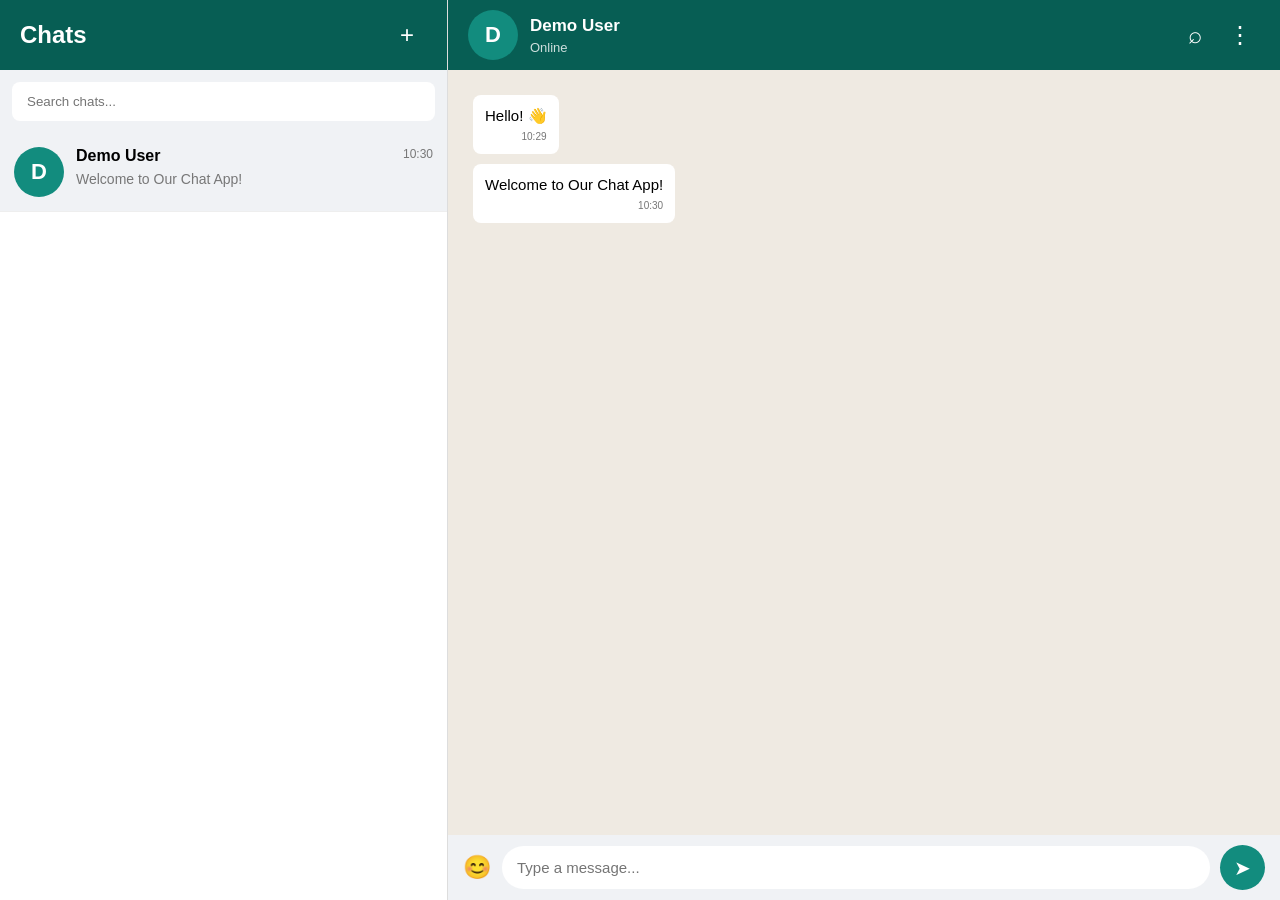
==== index.html @ 22fd59bf "Add files via upload" ====
<!DOCTYPE html>
<html lang="en">
<head>
<meta charset="UTF-8">
<meta name="viewport" content="width=device-width, initial-scale=1.0">

<meta name="theme-color" content="#075e54">
<meta name="description" content="A simple modern messaging application">

<title>Our Chat App</title>

<link rel="stylesheet" href="style.css">
<link rel="manifest" href="manifest.json">
</head>

<body>

<div class="app">

<!-- Sidebar -->
<aside class="sidebar">

<header class="sidebar-header">
<h1>Chats</h1>

<button id="newChatBtn" class="icon-btn" title="New Chat">
+
</button>
</header>

<!-- Search -->
<div class="search-box">
<input
type="text"
id="searchInput"
placeholder="Search chats..."
>
</div>

<!-- Chat List -->
<div id="chatList" class="chat-list">

<div
class="chat-item active"
data-name="Demo User"
data-username="@demo"
>
<div class="avatar">D</div>

<div class="chat-info">
<div class="chat-top">
<strong>Demo User</strong>
<span>10:30</span>
</div>

<p>Welcome to Our Chat App!</p>
</div>
</div>

</div>

</aside>


<!-- Main Chat Area -->
<main class="chat-area">

<!-- Chat Header -->
<header class="chat-header">

<div class="user-details">

<div class="avatar">D</div>

<div>
<h2 id="chatUserName">Demo User</h2>
<p id="chatUserStatus">Online</p>
</div>

</div>

<div class="chat-actions">
<button class="icon-btn" title="Search">⌕</button>
<button class="icon-btn" title="More">⋮</button>
</div>

</header>


<!-- Messages -->
<section id="messages" class="messages">

<div class="message received">
<p>Hello! 👋</p>
<span>10:29</span>
</div>

<div class="message received">
<p>Welcome to Our Chat App!</p>
<span>10:30</span>
</div>

</section>


<!-- Message Input -->
<footer class="message-input-area">

<button id="emojiBtn" class="input-btn">
😊
</button>

<input
type="text"
id="messageInput"
placeholder="Type a message..."
autocomplete="off"
>

<button id="sendBtn" class="send-btn">
➤
</button>

</footer>

</main>

</div>


<!-- New Chat Modal -->
<div id="newChatModal" class="modal hidden">

<div class="modal-content">

<button id="closeModalBtn" class="close-btn">
×
</button>

<h2>Start a New Chat</h2>

<p>Enter a username to find a user.</p>

<input
type="text"
id="usernameInput"
placeholder="@username"
>

<button id="startChatBtn" class="primary-btn">
Find User
</button>

<p id="userResult" class="user-result"></p>

</div>

</div>


<script src="script.js"></script>

</body>
</html>
---- style.css ----
* {
margin: 0;
padding: 0;
box-sizing: border-box;
}

body {
font-family: Arial, Helvetica, sans-serif;
background: #d9dbd5;
height: 100vh;
overflow: hidden;
}

button,
input {
font-family: inherit;
}

button {
cursor: pointer;
border: none;
}

.app {
width: 100%;
height: 100vh;
display: flex;
background: white;
}


/* =========================
SIDEBAR
========================= */

.sidebar {
width: 35%;
max-width: 450px;
min-width: 280px;
background: #ffffff;
border-right: 1px solid #ddd;
display: flex;
flex-direction: column;
}

.sidebar-header {
height: 70px;
background: #075e54;
color: white;
display: flex;
align-items: center;
justify-content: space-between;
padding: 0 20px;
}

.sidebar-header h1 {
font-size: 24px;
}

.icon-btn {
width: 40px;
height: 40px;
border-radius: 50%;
background: transparent;
color: inherit;
font-size: 24px;
}

.icon-btn:hover {
background: rgba(255, 255, 255, 0.15);
}


/* Search */

.search-box {
padding: 12px;
background: #f0f2f5;
}

.search-box input {
width: 100%;
padding: 12px 15px;
border: none;
outline: none;
border-radius: 8px;
background: white;
}


/* Chat List */

.chat-list {
flex: 1;
overflow-y: auto;
}

.chat-item {
display: flex;
gap: 12px;
padding: 14px;
border-bottom: 1px solid #eee;
cursor: pointer;
}

.chat-item:hover,
.chat-item.active {
background: #f0f2f5;
}

.avatar {
width: 50px;
height: 50px;
min-width: 50px;
border-radius: 50%;
background: #128c7e;
color: white;
display: flex;
align-items: center;
justify-content: center;
font-size: 22px;
font-weight: bold;
}

.chat-info {
flex: 1;
min-width: 0;
}

.chat-top {
display: flex;
justify-content: space-between;
gap: 10px;
}

.chat-top strong {
font-size: 16px;
}

.chat-top span {
font-size: 12px;
color: #777;
}

.chat-info p {
margin-top: 6px;
color: #777;
font-size: 14px;
white-space: nowrap;
overflow: hidden;
text-overflow: ellipsis;
}


/* =========================
CHAT AREA
========================= */

.chat-area {
flex: 1;
display: flex;
flex-direction: column;
background: #efeae2;
}


/* Header */

.chat-header {
height: 70px;
padding: 10px 20px;
background: #075e54;
color: white;
display: flex;
justify-content: space-between;
align-items: center;
}

.user-details {
display: flex;
align-items: center;
gap: 12px;
}

.user-details h2 {
font-size: 17px;
}

.user-details p {
font-size: 13px;
margin-top: 4px;
opacity: 0.8;
}

.chat-actions {
display: flex;
gap: 5px;
}


/* Messages */

.messages {
flex: 1;
padding: 25px;
overflow-y: auto;
display: flex;
flex-direction: column;
gap: 10px;
}

.message {
max-width: 70%;
padding: 10px 12px;
border-radius: 8px;
position: relative;
font-size: 15px;
line-height: 1.4;
}

.message span {
display: block;
text-align: right;
font-size: 10px;
color: #777;
margin-top: 4px;
}

.received {
align-self: flex-start;
background: white;
}

.sent {
align-self: flex-end;
background: #d9fdd3;
}


/* Message Input */

.message-input-area {
display: flex;
align-items: center;
gap: 10px;
padding: 10px 15px;
background: #f0f2f5;
}

.message-input-area input {
flex: 1;
border: none;
outline: none;
padding: 13px 15px;
border-radius: 25px;
font-size: 15px;
}

.input-btn {
background: transparent;
font-size: 23px;
}

.send-btn {
width: 45px;
height: 45px;
border-radius: 50%;
background: #128c7e;
color: white;
font-size: 20px;
}


/* =========================
MODAL
========================= */

.modal {
position: fixed;
inset: 0;
background: rgba(0, 0, 0, 0.5);
display: flex;
align-items: center;
justify-content: center;
padding: 20px;
}

.hidden {
display: none;
}

.modal-content {
width: 100%;
max-width: 400px;
background: white;
padding: 30px;
border-radius: 12px;
position: relative;
}

.modal-content h2 {
margin-bottom: 10px;
}

.modal-content p {
color: #666;
margin-bottom: 20px;
}

.modal-content input {
width: 100%;
padding: 13px;
border: 1px solid #ddd;
border-radius: 7px;
outline: none;
margin-bottom: 15px;
}

.close-btn {
position: absolute;
right: 15px;
top: 10px;
font-size: 28px;
background: transparent;
}

.primary-btn {
width: 100%;
padding: 13px;
background: #128c7e;
color: white;
border-radius: 7px;
font-size: 15px;
}

.user-result {
margin-top: 15px;
}


/* =========================
MOBILE
========================= */

@media (max-width: 700px) {

.sidebar {
width: 100%;
max-width: none;
}

.chat-area {
display: none;
}

.app.chat-open .sidebar {
display: none;
}

.app.chat-open .chat-area {
display: flex;
width: 100%;
}

.message {
max-width: 85%;
}

}
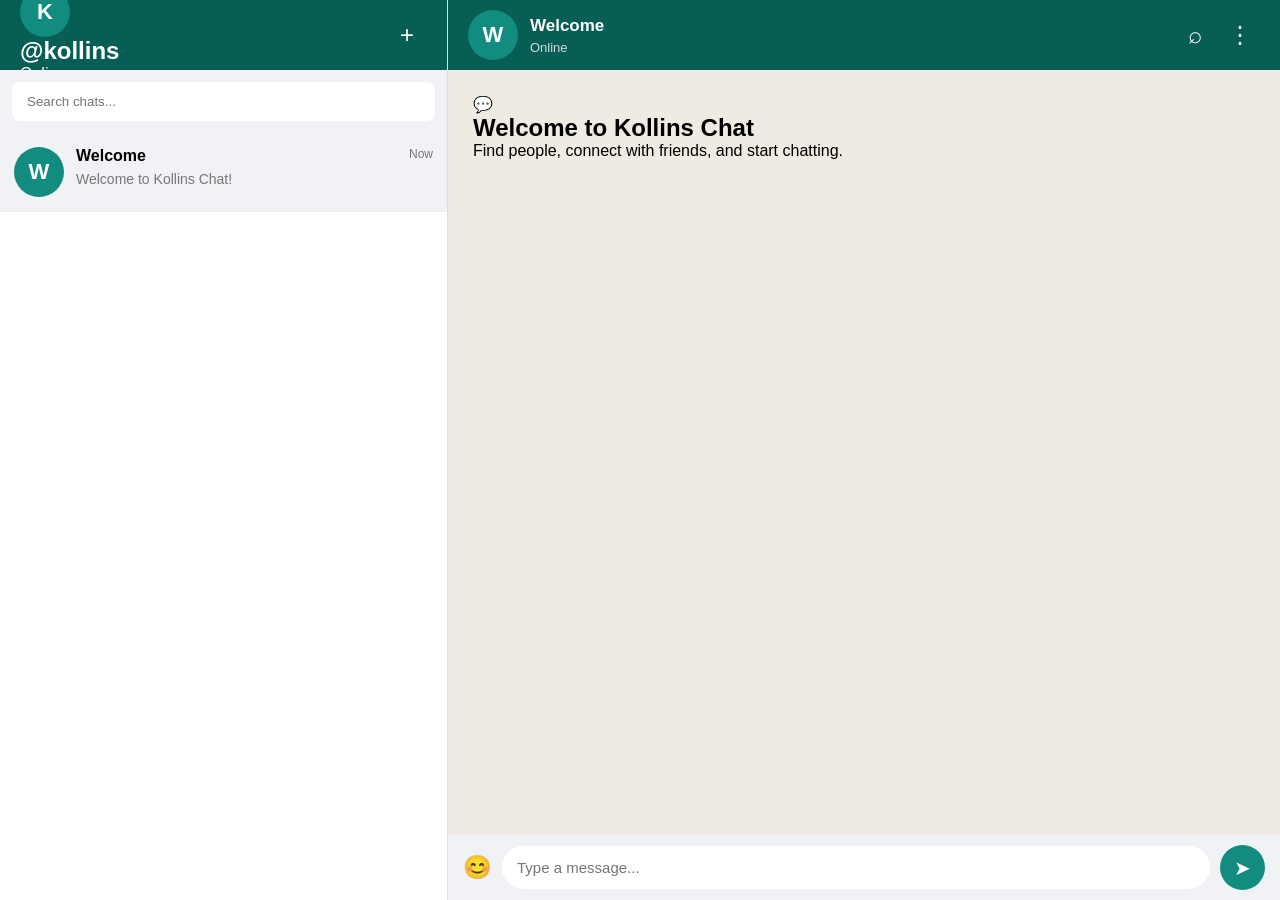
==== commit e2d897bf: "Update index.html" ====
--- a/index.html
+++ b/index.html
@@ -1,114 +1,248 @@
 <!DOCTYPE html>
 <html lang="en">
+
 <head>
 <meta charset="UTF-8">
-<meta name="viewport" content="width=device-width, initial-scale=1.0">
-
-<meta name="theme-color" content="#075e54">
-<meta name="description" content="A simple modern messaging application">
-
-<title>Our Chat App</title>
-
-<link rel="stylesheet" href="style.css">
-<link rel="manifest" href="manifest.json">
+
+<meta
+name="viewport"
+content="width=device-width, initial-scale=1.0"
+>
+
+<meta
+name="theme-color"
+content="#075e54"
+>
+
+<meta
+name="description"
+content="Kollins Chat - Connect and message people"
+>
+
+<title>Kollins Chat</title>
+
+<link
+rel="stylesheet"
+href="style.css"
+>
+
+<link
+rel="manifest"
+href="manifest.json"
+>
 </head>
 
+
 <body>
 
 <div class="app">
 
+
 <!-- Sidebar -->
+
 <aside class="sidebar">
 
+
 <header class="sidebar-header">
-<h1>Chats</h1>
-
-<button id="newChatBtn" class="icon-btn" title="New Chat">
+
+
+<div class="my-profile">
+
+<div class="avatar">
+K
+</div>
+
+
+<div>
+
+<h2 id="myUsername">
+@kollins
+</h2>
+
+<p>
+Online
+</p>
+
+</div>
+
+</div>
+
+
+<button
+id="newChatBtn"
+class="icon-btn"
+>
 +
 </button>
+
+
 </header>
 
+
 <!-- Search -->
+
 <div class="search-box">
+
 <input
 type="text"
 id="searchInput"
 placeholder="Search chats..."
 >
-</div>
+
+</div>
+
 
 <!-- Chat List -->
-<div id="chatList" class="chat-list">
+
+<div
+id="chatList"
+class="chat-list"
+>
+
 
 <div
 class="chat-item active"
-data-name="Demo User"
-data-username="@demo"
->
-<div class="avatar">D</div>
+data-name="Welcome"
+>
+
+
+<div class="avatar">
+W
+</div>
+
 
 <div class="chat-info">
+
+
 <div class="chat-top">
-<strong>Demo User</strong>
-<span>10:30</span>
-</div>
-
-<p>Welcome to Our Chat App!</p>
-</div>
-</div>
-
-</div>
+
+<strong>
+Welcome
+</strong>
+
+<span>
+Now
+</span>
+
+</div>
+
+
+<p>
+Welcome to Kollins Chat!
+</p>
+
+
+</div>
+
+
+</div>
+
+
+</div>
+
 
 </aside>
 
 
-<!-- Main Chat Area -->
+<!-- Chat Area -->
+
 <main class="chat-area">
 
-<!-- Chat Header -->
+
 <header class="chat-header">
 
+
 <div class="user-details">
 
-<div class="avatar">D</div>
+
+<div class="avatar">
+W
+</div>
+
 
 <div>
-<h2 id="chatUserName">Demo User</h2>
-<p id="chatUserStatus">Online</p>
-</div>
-
-</div>
+
+
+<h2 id="chatUserName">
+Welcome
+</h2>
+
+
+<p id="chatUserStatus">
+Online
+</p>
+
+
+</div>
+
+
+</div>
+
 
 <div class="chat-actions">
-<button class="icon-btn" title="Search">⌕</button>
-<button class="icon-btn" title="More">⋮</button>
-</div>
+
+
+<button class="icon-btn">
+⌕
+</button>
+
+
+<button class="icon-btn">
+⋮
+</button>
+
+
+</div>
+
 
 </header>
 
 
 <!-- Messages -->
-<section id="messages" class="messages">
-
-<div class="message received">
-<p>Hello! 👋</p>
-<span>10:29</span>
-</div>
-
-<div class="message received">
-<p>Welcome to Our Chat App!</p>
-<span>10:30</span>
-</div>
+
+<section
+id="messages"
+class="messages"
+>
+
+
+<div class="welcome-screen">
+
+
+<div class="welcome-icon">
+💬
+</div>
+
+
+<h1>
+Welcome to Kollins Chat
+</h1>
+
+
+<p>
+Find people, connect with friends,
+and start chatting.
+</p>
+
+
+</div>
+
 
 </section>
 
 
 <!-- Message Input -->
+
 <footer class="message-input-area">
 
-<button id="emojiBtn" class="input-btn">
+
+<button
+id="emojiBtn"
+class="input-btn"
+>
 😊
 </button>
+
 
 <input
 type="text"
@@ -117,48 +251,81 @@
 autocomplete="off"
 >
 
-<button id="sendBtn" class="send-btn">
+
+<button
+id="sendBtn"
+class="send-btn"
+>
 ➤
 </button>
 
+
 </footer>
 
+
 </main>
 
+
 </div>
 
 
 <!-- New Chat Modal -->
-<div id="newChatModal" class="modal hidden">
+
+<div
+id="newChatModal"
+class="modal hidden"
+>
+
 
 <div class="modal-content">
 
-<button id="closeModalBtn" class="close-btn">
+
+<button
+id="closeModalBtn"
+class="close-btn"
+>
 ×
 </button>
 
-<h2>Start a New Chat</h2>
-
-<p>Enter a username to find a user.</p>
+
+<h2>
+Find a User
+</h2>
+
+
+<p>
+Search using a username or phone number.
+</p>
+
 
 <input
 type="text"
 id="usernameInput"
-placeholder="@username"
->
-
-<button id="startChatBtn" class="primary-btn">
-Find User
-</button>
-
-<p id="userResult" class="user-result"></p>
-
-</div>
+placeholder="@username or phone number"
+>
+
+
+<button
+id="startChatBtn"
+class="primary-btn"
+>
+Search
+</button>
+
+
+<p id="userResult"></p>
+
+
+</div>
+
 
 </div>
 
 
 <script src="script.js"></script>
 
+
 </body>
+
 </html>
+
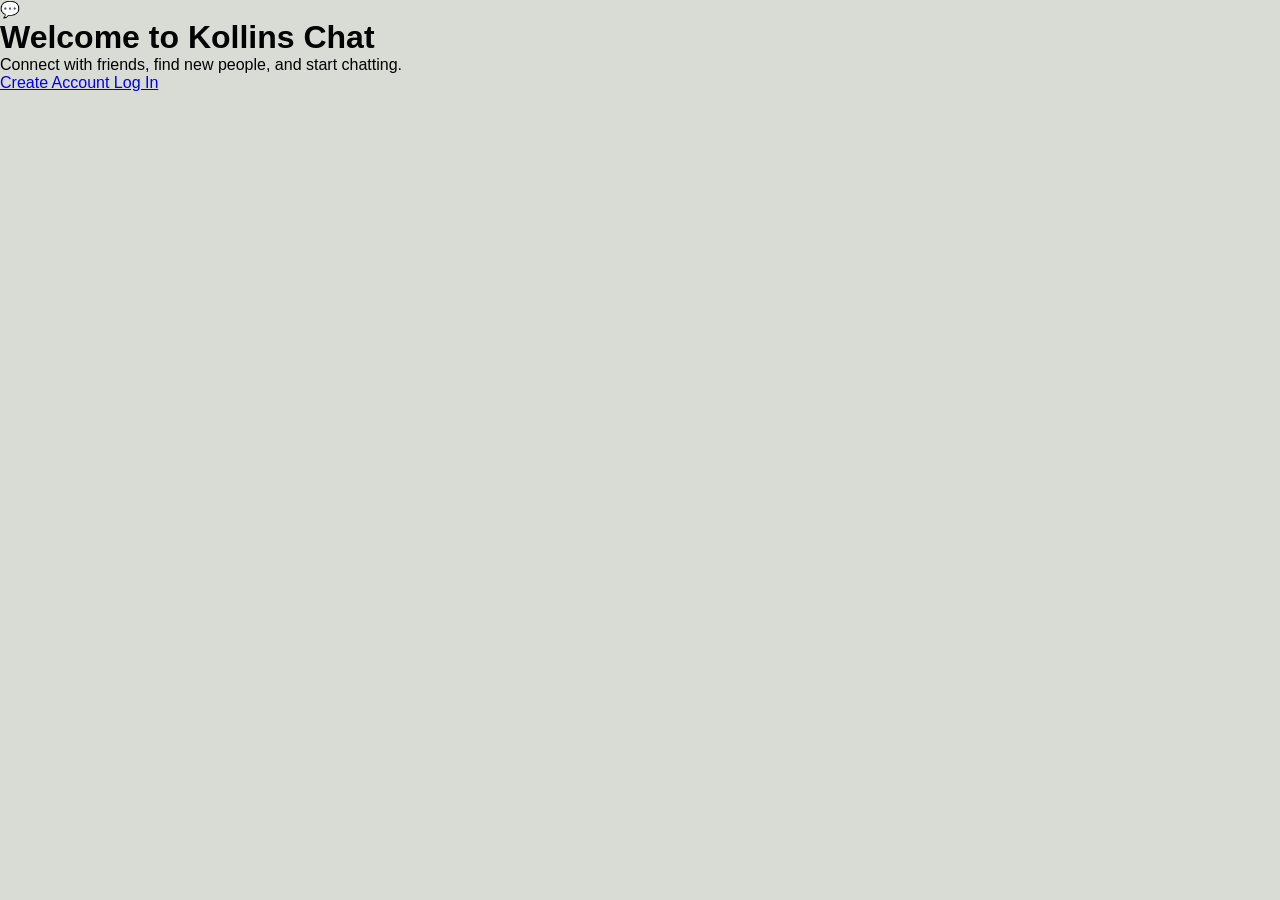
==== commit 10246e69: "Update index.html" ====
--- a/index.html
+++ b/index.html
@@ -2,6 +2,7 @@
 <html lang="en">
 
 <head>
+
 <meta charset="UTF-8">
 
 <meta
@@ -19,7 +20,9 @@
 content="Kollins Chat - Connect and message people"
 >
 
-<title>Kollins Chat</title>
+<title>
+Welcome to Kollins Chat
+</title>
 
 <link
 rel="stylesheet"
@@ -30,186 +33,17 @@
 rel="manifest"
 href="manifest.json"
 >
+
 </head>
 
 
-<body>
-
-<div class="app">
+<body class="welcome-page">
 
 
-<!-- Sidebar -->
-
-<aside class="sidebar">
+<div class="welcome-container">
 
 
-<header class="sidebar-header">
-
-
-<div class="my-profile">
-
-<div class="avatar">
-K
-</div>
-
-
-<div>
-
-<h2 id="myUsername">
-@kollins
-</h2>
-
-<p>
-Online
-</p>
-
-</div>
-
-</div>
-
-
-<button
-id="newChatBtn"
-class="icon-btn"
->
-+
-</button>
-
-
-</header>
-
-
-<!-- Search -->
-
-<div class="search-box">
-
-<input
-type="text"
-id="searchInput"
-placeholder="Search chats..."
->
-
-</div>
-
-
-<!-- Chat List -->
-
-<div
-id="chatList"
-class="chat-list"
->
-
-
-<div
-class="chat-item active"
-data-name="Welcome"
->
-
-
-<div class="avatar">
-W
-</div>
-
-
-<div class="chat-info">
-
-
-<div class="chat-top">
-
-<strong>
-Welcome
-</strong>
-
-<span>
-Now
-</span>
-
-</div>
-
-
-<p>
-Welcome to Kollins Chat!
-</p>
-
-
-</div>
-
-
-</div>
-
-
-</div>
-
-
-</aside>
-
-
-<!-- Chat Area -->
-
-<main class="chat-area">
-
-
-<header class="chat-header">
-
-
-<div class="user-details">
-
-
-<div class="avatar">
-W
-</div>
-
-
-<div>
-
-
-<h2 id="chatUserName">
-Welcome
-</h2>
-
-
-<p id="chatUserStatus">
-Online
-</p>
-
-
-</div>
-
-
-</div>
-
-
-<div class="chat-actions">
-
-
-<button class="icon-btn">
-⌕
-</button>
-
-
-<button class="icon-btn">
-⋮
-</button>
-
-
-</div>
-
-
-</header>
-
-
-<!-- Messages -->
-
-<section
-id="messages"
-class="messages"
->
-
-
-<div class="welcome-screen">
-
-
-<div class="welcome-icon">
+<div class="welcome-logo">
 💬
 </div>
 
@@ -220,100 +54,29 @@
 
 
 <p>
-Find people, connect with friends,
+Connect with friends,
+find new people,
 and start chatting.
 </p>
 
 
-</div>
+<div class="welcome-buttons">
 
 
-</section>
+<a
+href="register.html"
+class="welcome-button primary"
+>
+Create Account
+</a>
 
 
-<!-- Message Input -->
-
-<footer class="message-input-area">
-
-
-<button
-id="emojiBtn"
-class="input-btn"
+<a
+href="login.html"
+class="welcome-button secondary"
 >
-😊
-</button>
-
-
-<input
-type="text"
-id="messageInput"
-placeholder="Type a message..."
-autocomplete="off"
->
-
-
-<button
-id="sendBtn"
-class="send-btn"
->
-➤
-</button>
-
-
-</footer>
-
-
-</main>
-
-
-</div>
-
-
-<!-- New Chat Modal -->
-
-<div
-id="newChatModal"
-class="modal hidden"
->
-
-
-<div class="modal-content">
-
-
-<button
-id="closeModalBtn"
-class="close-btn"
->
-×
-</button>
-
-
-<h2>
-Find a User
-</h2>
-
-
-<p>
-Search using a username or phone number.
-</p>
-
-
-<input
-type="text"
-id="usernameInput"
-placeholder="@username or phone number"
->
-
-
-<button
-id="startChatBtn"
-class="primary-btn"
->
-Search
-</button>
-
-
-<p id="userResult"></p>
+Log In
+</a>
 
 
 </div>
@@ -324,7 +87,6 @@
 
 <script src="script.js"></script>
 
-
 </body>
 
 </html>
--- a/style.css
+++ b/style.css
@@ -1,8 +1,13 @@
+/* =========================
+GENERAL RESET
+========================= */
+
 * {
 margin: 0;
 padding: 0;
 box-sizing: border-box;
 }
+
 
 body {
 font-family: Arial, Helvetica, sans-serif;
@@ -11,15 +16,22 @@
 overflow: hidden;
 }
 
+
 button,
 input {
 font-family: inherit;
 }
 
+
 button {
 cursor: pointer;
 border: none;
 }
+
+
+/* =========================
+MAIN APP
+========================= */
 
 .app {
 width: 100%;
@@ -43,6 +55,9 @@
 flex-direction: column;
 }
 
+
+/* Sidebar Header */
+
 .sidebar-header {
 height: 70px;
 background: #075e54;
@@ -53,9 +68,45 @@
 padding: 0 20px;
 }
 
-.sidebar-header h1 {
-font-size: 24px;
-}
+
+/* Profile */
+
+.my-profile {
+display: flex;
+align-items: center;
+gap: 10px;
+}
+
+
+.my-profile h2 {
+font-size: 16px;
+}
+
+
+.my-profile p {
+font-size: 12px;
+opacity: 0.8;
+}
+
+
+/* Avatar */
+
+.avatar {
+width: 50px;
+height: 50px;
+min-width: 50px;
+border-radius: 50%;
+background: #128c7e;
+color: white;
+display: flex;
+align-items: center;
+justify-content: center;
+font-size: 22px;
+font-weight: bold;
+}
+
+
+/* Icon Button */
 
 .icon-btn {
 width: 40px;
@@ -66,17 +117,21 @@
 font-size: 24px;
 }
 
+
 .icon-btn:hover {
 background: rgba(255, 255, 255, 0.15);
 }
 
 
-/* Search */
+/* =========================
+SEARCH
+========================= */
 
 .search-box {
 padding: 12px;
 background: #f0f2f5;
 }
+
 
 .search-box input {
 width: 100%;
@@ -88,12 +143,15 @@
 }
 
 
-/* Chat List */
+/* =========================
+CHAT LIST
+========================= */
 
 .chat-list {
 flex: 1;
 overflow-y: auto;
 }
+
 
 .chat-item {
 display: flex;
@@ -103,44 +161,36 @@
 cursor: pointer;
 }
 
+
 .chat-item:hover,
 .chat-item.active {
 background: #f0f2f5;
 }
 
-.avatar {
-width: 50px;
-height: 50px;
-min-width: 50px;
-border-radius: 50%;
-background: #128c7e;
-color: white;
-display: flex;
-align-items: center;
-justify-content: center;
-font-size: 22px;
-font-weight: bold;
-}
 
 .chat-info {
 flex: 1;
 min-width: 0;
 }
 
+
 .chat-top {
 display: flex;
 justify-content: space-between;
 gap: 10px;
 }
 
+
 .chat-top strong {
 font-size: 16px;
 }
+
 
 .chat-top span {
 font-size: 12px;
 color: #777;
 }
+
 
 .chat-info p {
 margin-top: 6px;
@@ -164,7 +214,7 @@
 }
 
 
-/* Header */
+/* Chat Header */
 
 .chat-header {
 height: 70px;
@@ -176,15 +226,18 @@
 align-items: center;
 }
 
+
 .user-details {
 display: flex;
 align-items: center;
 gap: 12px;
 }
+
 
 .user-details h2 {
 font-size: 17px;
 }
+
 
 .user-details p {
 font-size: 13px;
@@ -192,13 +245,16 @@
 opacity: 0.8;
 }
 
+
 .chat-actions {
 display: flex;
 gap: 5px;
 }
 
 
-/* Messages */
+/* =========================
+MESSAGES
+========================= */
 
 .messages {
 flex: 1;
@@ -208,6 +264,7 @@
 flex-direction: column;
 gap: 10px;
 }
+
 
 .message {
 max-width: 70%;
@@ -218,6 +275,7 @@
 line-height: 1.4;
 }
 
+
 .message span {
 display: block;
 text-align: right;
@@ -226,18 +284,51 @@
 margin-top: 4px;
 }
 
+
 .received {
 align-self: flex-start;
 background: white;
 }
 
+
 .sent {
 align-self: flex-end;
 background: #d9fdd3;
 }
 
 
-/* Message Input */
+/* =========================
+WELCOME SCREEN
+========================= */
+
+.welcome-screen {
+margin: auto;
+text-align: center;
+color: #667781;
+max-width: 400px;
+}
+
+
+.welcome-icon {
+font-size: 60px;
+margin-bottom: 20px;
+}
+
+
+.welcome-screen h1 {
+color: #075e54;
+margin-bottom: 10px;
+}
+
+
+.welcome-screen p {
+line-height: 1.6;
+}
+
+
+/* =========================
+MESSAGE INPUT
+========================= */
 
 .message-input-area {
 display: flex;
@@ -246,6 +337,7 @@
 padding: 10px 15px;
 background: #f0f2f5;
 }
+
 
 .message-input-area input {
 flex: 1;
@@ -256,10 +348,12 @@
 font-size: 15px;
 }
 
+
 .input-btn {
 background: transparent;
 font-size: 23px;
 }
+
 
 .send-btn {
 width: 45px;
@@ -285,9 +379,11 @@
 padding: 20px;
 }
 
+
 .hidden {
 display: none;
 }
+
 
 .modal-content {
 width: 100%;
@@ -298,14 +394,17 @@
 position: relative;
 }
 
+
 .modal-content h2 {
 margin-bottom: 10px;
 }
+
 
 .modal-content p {
 color: #666;
 margin-bottom: 20px;
 }
+
 
 .modal-content input {
 width: 100%;
@@ -315,6 +414,7 @@
 outline: none;
 margin-bottom: 15px;
 }
+
 
 .close-btn {
 position: absolute;
@@ -324,6 +424,7 @@
 background: transparent;
 }
 
+
 .primary-btn {
 width: 100%;
 padding: 13px;
@@ -333,8 +434,133 @@
 font-size: 15px;
 }
 
-.user-result {
+
+/* =========================
+AUTHENTICATION PAGES
+========================= */
+
+.auth-page {
+min-height: 100vh;
+background: #075e54;
+display: flex;
+align-items: center;
+justify-content: center;
+padding: 20px;
+overflow: auto;
+}
+
+
+.auth-container {
+width: 100%;
+max-width: 430px;
+background: white;
+padding: 35px;
+border-radius: 15px;
+box-shadow: 0 10px 40px rgba(0, 0, 0, 0.2);
+}
+
+
+.auth-logo {
+width: 70px;
+height: 70px;
+margin: 0 auto 20px;
+border-radius: 50%;
+background: #128c7e;
+color: white;
+display: flex;
+align-items: center;
+justify-content: center;
+font-size: 32px;
+}
+
+
+.auth-container h1 {
+text-align: center;
+color: #075e54;
+margin-bottom: 8px;
+}
+
+
+.auth-subtitle {
+text-align: center;
+color: #777;
+margin-bottom: 30px;
+line-height: 1.5;
+}
+
+
+.auth-container form {
+display: flex;
+flex-direction: column;
+}
+
+
+.auth-container label {
+font-size: 14px;
+font-weight: bold;
+margin-bottom: 6px;
+color: #333;
+}
+
+
+.auth-container input {
+width: 100%;
+padding: 13px;
+border: 1px solid #ddd;
+border-radius: 7px;
+outline: none;
+font-size: 15px;
+margin-bottom: 18px;
+}
+
+
+.auth-container input:focus {
+border-color: #128c7e;
+}
+
+
+.auth-button {
+width: 100%;
+padding: 14px;
+background: #128c7e;
+color: white;
+border-radius: 7px;
+font-size: 16px;
+font-weight: bold;
+margin-top: 5px;
+}
+
+
+.auth-button:hover {
+background: #075e54;
+}
+
+
+.auth-message {
+text-align: center;
 margin-top: 15px;
+font-size: 14px;
+}
+
+
+.auth-divider {
+text-align: center;
+color: #999;
+margin: 25px 0;
+font-size: 13px;
+}
+
+
+.auth-switch {
+text-align: center;
+color: #666;
+}
+
+
+.auth-switch a {
+color: #075e54;
+font-weight: bold;
+text-decoration: none;
 }
 
 
@@ -344,26 +570,49 @@
 
 @media (max-width: 700px) {
 
+
 .sidebar {
 width: 100%;
 max-width: none;
 }
+
 
 .chat-area {
 display: none;
 }
 
+
 .app.chat-open .sidebar {
 display: none;
 }
 
+
 .app.chat-open .chat-area {
 display: flex;
 width: 100%;
 }
+
 
 .message {
 max-width: 85%;
 }
 
-}
+
+}
+
+
+@media (max-width: 500px) {
+
+
+.auth-page {
+align-items: flex-start;
+padding-top: 30px;
+}
+
+
+.auth-container {
+padding: 25px 20px;
+}
+
+
+}
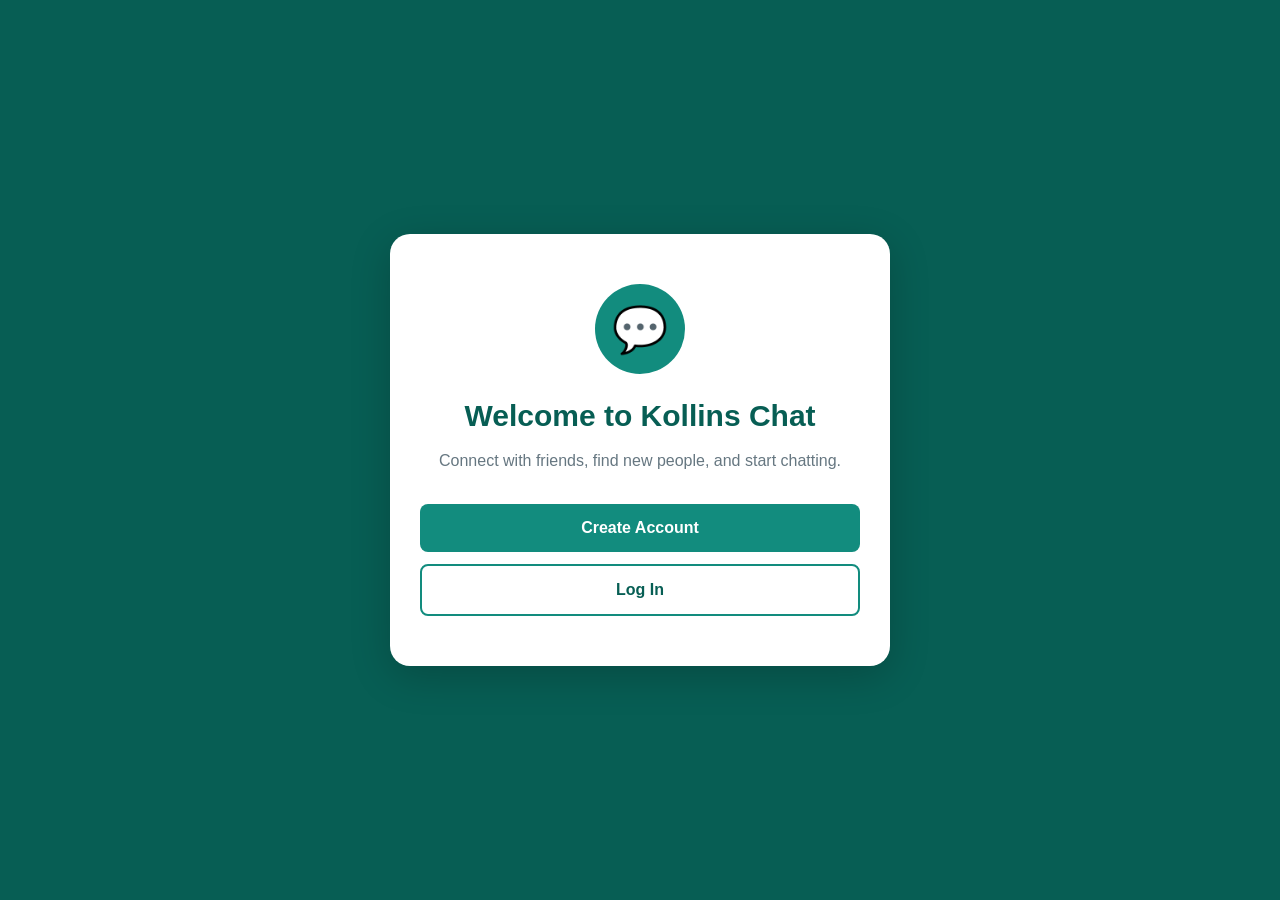
==== commit 4731e0f0: "Update index.html" ====
--- a/index.html
+++ b/index.html
@@ -85,9 +85,12 @@
 </div>
 
 
-<script src="script.js"></script>
+<script
+src="script.js"
+>
+</script>
+
 
 </body>
 
 </html>
-
--- a/style.css
+++ b/style.css
@@ -616,3 +616,112 @@
 
 
 }
+/* =========================
+WELCOME PAGE
+========================= */
+
+.welcome-page {
+min-height: 100vh;
+background: #075e54;
+display: flex;
+align-items: center;
+justify-content: center;
+padding: 20px;
+}
+
+
+.welcome-container {
+width: 100%;
+max-width: 500px;
+background: white;
+padding: 50px 30px;
+border-radius: 20px;
+text-align: center;
+box-shadow: 0 10px 40px rgba(0, 0, 0, 0.2);
+}
+
+
+.welcome-logo {
+width: 90px;
+height: 90px;
+margin: 0 auto 25px;
+border-radius: 50%;
+background: #128c7e;
+color: white;
+display: flex;
+align-items: center;
+justify-content: center;
+font-size: 45px;
+}
+
+
+.welcome-container h1 {
+color: #075e54;
+font-size: 30px;
+margin-bottom: 15px;
+}
+
+
+.welcome-container p {
+color: #667781;
+font-size: 16px;
+line-height: 1.6;
+margin-bottom: 30px;
+}
+
+
+.welcome-buttons {
+display: flex;
+flex-direction: column;
+gap: 12px;
+}
+
+
+.welcome-button {
+display: block;
+width: 100%;
+padding: 15px;
+border-radius: 8px;
+text-decoration: none;
+font-size: 16px;
+font-weight: bold;
+text-align: center;
+}
+
+
+.welcome-button.primary {
+background: #128c7e;
+color: white;
+}
+
+
+.welcome-button.primary:hover {
+background: #075e54;
+}
+
+
+.welcome-button.secondary {
+background: white;
+color: #075e54;
+border: 2px solid #128c7e;
+}
+
+
+.welcome-button.secondary:hover {
+background: #e8f5f3;
+}
+
+
+@media (max-width: 500px) {
+
+.welcome-container {
+padding: 40px 20px;
+}
+
+
+.welcome-container h1 {
+font-size: 25px;
+}
+
+}
+
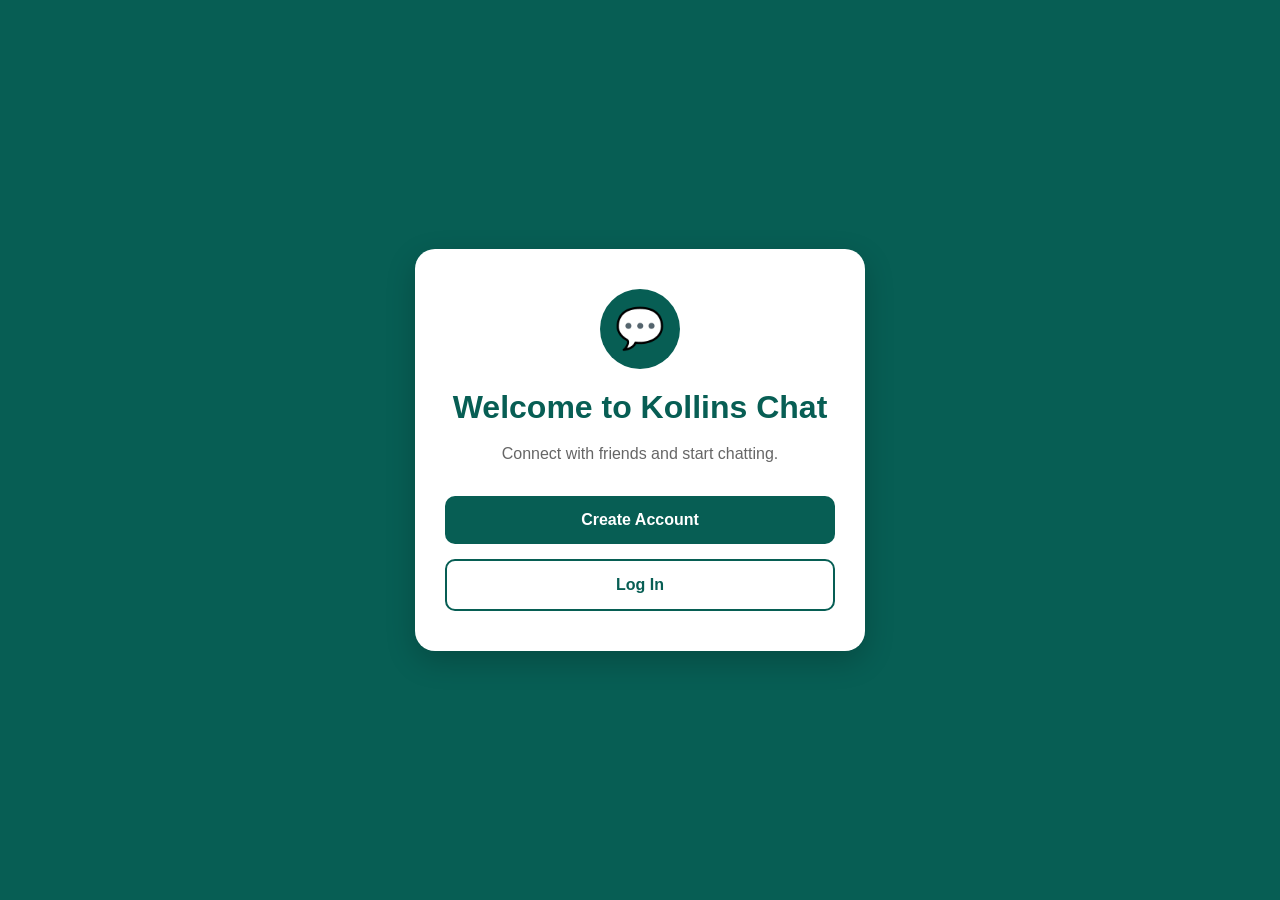
==== commit 8950ba24: "Update index.html" ====
--- a/index.html
+++ b/index.html
@@ -15,23 +15,13 @@
 content="#075e54"
 >
 
-<meta
-name="description"
-content="Kollins Chat - Connect and message people"
->
-
 <title>
-Welcome to Kollins Chat
+Kollins Chat
 </title>
 
 <link
 rel="stylesheet"
 href="style.css"
->
-
-<link
-rel="manifest"
-href="manifest.json"
 >
 
 </head>
@@ -54,9 +44,7 @@
 
 
 <p>
-Connect with friends,
-find new people,
-and start chatting.
+Connect with friends and start chatting.
 </p>
 
 
@@ -85,12 +73,6 @@
 </div>
 
 
-<script
-src="script.js"
->
-</script>
-
-
 </body>
 
 </html>
--- a/style.css
+++ b/style.css
@@ -1,727 +1,733 @@
-/* =========================
-GENERAL RESET
-========================= */
+/* ==========================================
+   GENERAL RESET
+========================================== */
 
 * {
-margin: 0;
-padding: 0;
-box-sizing: border-box;
+    margin: 0;
+    padding: 0;
+    box-sizing: border-box;
 }
 
 
 body {
-font-family: Arial, Helvetica, sans-serif;
-background: #d9dbd5;
-height: 100vh;
-overflow: hidden;
-}
-
-
-button,
-input {
-font-family: inherit;
-}
-
-
-button {
-cursor: pointer;
-border: none;
-}
-
-
-/* =========================
-MAIN APP
-========================= */
-
-.app {
-width: 100%;
-height: 100vh;
-display: flex;
-background: white;
-}
-
-
-/* =========================
-SIDEBAR
-========================= */
-
-.sidebar {
-width: 35%;
-max-width: 450px;
-min-width: 280px;
-background: #ffffff;
-border-right: 1px solid #ddd;
-display: flex;
-flex-direction: column;
-}
-
-
-/* Sidebar Header */
-
-.sidebar-header {
-height: 70px;
-background: #075e54;
-color: white;
-display: flex;
-align-items: center;
-justify-content: space-between;
-padding: 0 20px;
-}
-
-
-/* Profile */
-
-.my-profile {
-display: flex;
-align-items: center;
-gap: 10px;
-}
-
-
-.my-profile h2 {
-font-size: 16px;
-}
-
-
-.my-profile p {
-font-size: 12px;
-opacity: 0.8;
-}
-
-
-/* Avatar */
-
-.avatar {
-width: 50px;
-height: 50px;
-min-width: 50px;
-border-radius: 50%;
-background: #128c7e;
-color: white;
-display: flex;
-align-items: center;
-justify-content: center;
-font-size: 22px;
-font-weight: bold;
-}
-
-
-/* Icon Button */
-
-.icon-btn {
-width: 40px;
-height: 40px;
-border-radius: 50%;
-background: transparent;
-color: inherit;
-font-size: 24px;
-}
-
-
-.icon-btn:hover {
-background: rgba(255, 255, 255, 0.15);
-}
-
-
-/* =========================
-SEARCH
-========================= */
-
-.search-box {
-padding: 12px;
-background: #f0f2f5;
-}
-
-
-.search-box input {
-width: 100%;
-padding: 12px 15px;
-border: none;
-outline: none;
-border-radius: 8px;
-background: white;
-}
-
-
-/* =========================
-CHAT LIST
-========================= */
-
-.chat-list {
-flex: 1;
-overflow-y: auto;
-}
-
-
-.chat-item {
-display: flex;
-gap: 12px;
-padding: 14px;
-border-bottom: 1px solid #eee;
-cursor: pointer;
-}
-
-
-.chat-item:hover,
-.chat-item.active {
-background: #f0f2f5;
-}
-
-
-.chat-info {
-flex: 1;
-min-width: 0;
-}
-
-
-.chat-top {
-display: flex;
-justify-content: space-between;
-gap: 10px;
-}
-
-
-.chat-top strong {
-font-size: 16px;
-}
-
-
-.chat-top span {
-font-size: 12px;
-color: #777;
-}
-
-
-.chat-info p {
-margin-top: 6px;
-color: #777;
-font-size: 14px;
-white-space: nowrap;
-overflow: hidden;
-text-overflow: ellipsis;
-}
-
-
-/* =========================
-CHAT AREA
-========================= */
-
-.chat-area {
-flex: 1;
-display: flex;
-flex-direction: column;
-background: #efeae2;
-}
-
-
-/* Chat Header */
+    font-family: Arial, sans-serif;
+    background: #f0f2f5;
+    color: #111;
+}
+
+
+/* ==========================================
+   WELCOME PAGE
+========================================== */
+
+.welcome-page {
+    min-height: 100vh;
+    display: flex;
+    justify-content: center;
+    align-items: center;
+    background: #075e54;
+    padding: 20px;
+}
+
+
+.welcome-container {
+    width: 100%;
+    max-width: 450px;
+    background: white;
+    padding: 40px 30px;
+    border-radius: 20px;
+    text-align: center;
+    box-shadow: 0 10px 30px rgba(0, 0, 0, 0.2);
+}
+
+
+.welcome-logo {
+    width: 80px;
+    height: 80px;
+    margin: 0 auto 20px;
+    display: flex;
+    justify-content: center;
+    align-items: center;
+    background: #075e54;
+    color: white;
+    border-radius: 50%;
+    font-size: 40px;
+}
+
+
+.welcome-container h1 {
+    color: #075e54;
+    margin-bottom: 15px;
+}
+
+
+.welcome-container p {
+    color: #666;
+    line-height: 1.6;
+    margin-bottom: 30px;
+}
+
+
+.welcome-buttons {
+    display: flex;
+    flex-direction: column;
+    gap: 15px;
+}
+
+
+.welcome-button {
+    display: block;
+    width: 100%;
+    padding: 15px;
+    border-radius: 10px;
+    text-decoration: none;
+    font-size: 16px;
+    font-weight: bold;
+    transition: 0.3s;
+}
+
+
+.welcome-button.primary {
+    background: #075e54;
+    color: white;
+}
+
+
+.welcome-button.primary:hover {
+    background: #064e46;
+}
+
+
+.welcome-button.secondary {
+    background: white;
+    color: #075e54;
+    border: 2px solid #075e54;
+}
+
+
+.welcome-button.secondary:hover {
+    background: #e9f5f3;
+}
+
+
+/* ==========================================
+   AUTH PAGES
+========================================== */
+
+.auth-page {
+    min-height: 100vh;
+    display: flex;
+    justify-content: center;
+    align-items: center;
+    background: #f0f2f5;
+    padding: 20px;
+}
+
+
+.auth-container {
+    width: 100%;
+    max-width: 450px;
+    background: white;
+    padding: 35px 30px;
+    border-radius: 20px;
+    box-shadow: 0 10px 30px rgba(0, 0, 0, 0.15);
+}
+
+
+.auth-logo {
+    width: 70px;
+    height: 70px;
+    margin: 0 auto 20px;
+    display: flex;
+    justify-content: center;
+    align-items: center;
+    background: #075e54;
+    color: white;
+    border-radius: 50%;
+    font-size: 35px;
+}
+
+
+.auth-container h1 {
+    text-align: center;
+    color: #075e54;
+    margin-bottom: 10px;
+}
+
+
+.auth-subtitle {
+    text-align: center;
+    color: #666;
+    margin-bottom: 25px;
+    line-height: 1.5;
+}
+
+
+/* ==========================================
+   FORM
+========================================== */
+
+.auth-container form {
+    display: flex;
+    flex-direction: column;
+}
+
+
+.auth-container label {
+    margin-bottom: 7px;
+    color: #333;
+    font-weight: bold;
+}
+
+
+.auth-container input {
+    width: 100%;
+    padding: 14px;
+    margin-bottom: 18px;
+    border: 1px solid #ccc;
+    border-radius: 8px;
+    font-size: 16px;
+    outline: none;
+}
+
+
+.auth-container input:focus {
+    border-color: #075e54;
+    box-shadow: 0 0 0 2px rgba(7, 94, 84, 0.1);
+}
+
+
+/* ==========================================
+   AUTH BUTTON
+========================================== */
+
+.auth-button {
+    width: 100%;
+    padding: 15px;
+    margin-top: 5px;
+    border: none;
+    border-radius: 8px;
+    background: #075e54;
+    color: white;
+    font-size: 16px;
+    font-weight: bold;
+    cursor: pointer;
+    transition: 0.3s;
+}
+
+
+.auth-button:hover {
+    background: #064e46;
+}
+
+
+.auth-button:active {
+    transform: scale(0.98);
+}
+
+
+/* ==========================================
+   AUTH MESSAGE
+========================================== */
+
+.auth-message {
+    min-height: 20px;
+    margin-top: 15px;
+    text-align: center;
+    color: #075e54;
+    font-size: 14px;
+}
+
+
+/* ==========================================
+   DIVIDER
+========================================== */
+
+.auth-divider {
+    display: flex;
+    align-items: center;
+    gap: 10px;
+    margin: 25px 0;
+    color: #999;
+    font-size: 14px;
+}
+
+
+.auth-divider::before,
+.auth-divider::after {
+    content: "";
+    flex: 1;
+    height: 1px;
+    background: #ddd;
+}
+
+
+/* ==========================================
+   AUTH SWITCH
+========================================== */
+
+.auth-switch {
+    text-align: center;
+    color: #666;
+}
+
+
+.auth-switch a {
+    color: #075e54;
+    font-weight: bold;
+    text-decoration: none;
+}
+
+
+.auth-switch a:hover {
+    text-decoration: underline;
+}
+
+
+/* ==========================================
+   CHAT PAGE
+========================================== */
+
+.chat-page {
+    min-height: 100vh;
+    background: #e5ddd5;
+}
+
+
+.chat-app {
+    width: 100%;
+    height: 100vh;
+    display: flex;
+    overflow: hidden;
+}
+
+
+/* ==========================================
+   CHAT SIDEBAR
+========================================== */
+
+.chat-sidebar {
+    width: 360px;
+    min-width: 300px;
+    background: white;
+    border-right: 1px solid #ddd;
+    display: flex;
+    flex-direction: column;
+}
+
 
 .chat-header {
-height: 70px;
-padding: 10px 20px;
-background: #075e54;
-color: white;
-display: flex;
-justify-content: space-between;
-align-items: center;
-}
-
-
-.user-details {
-display: flex;
-align-items: center;
-gap: 12px;
-}
-
-
-.user-details h2 {
-font-size: 17px;
-}
-
-
-.user-details p {
-font-size: 13px;
-margin-top: 4px;
-opacity: 0.8;
-}
-
-
-.chat-actions {
-display: flex;
-gap: 5px;
-}
-
-
-/* =========================
-MESSAGES
-========================= */
-
-.messages {
-flex: 1;
-padding: 25px;
-overflow-y: auto;
-display: flex;
-flex-direction: column;
-gap: 10px;
+    min-height: 70px;
+    padding: 15px 20px;
+    background: #075e54;
+    color: white;
+    display: flex;
+    justify-content: space-between;
+    align-items: center;
+}
+
+
+.chat-header h2 {
+    font-size: 20px;
+    margin-bottom: 4px;
+}
+
+
+.chat-header p {
+    font-size: 13px;
+    opacity: 0.9;
+}
+
+
+.logout-button {
+    padding: 9px 14px;
+    border: 1px solid rgba(255, 255, 255, 0.6);
+    border-radius: 7px;
+    background: transparent;
+    color: white;
+    cursor: pointer;
+    font-weight: bold;
+}
+
+
+.logout-button:hover {
+    background: rgba(255, 255, 255, 0.15);
+}
+
+
+/* ==========================================
+   USER SEARCH
+========================================== */
+
+.user-search {
+    padding: 15px;
+    display: flex;
+    gap: 8px;
+    border-bottom: 1px solid #eee;
+}
+
+
+.user-search input {
+    flex: 1;
+    min-width: 0;
+    padding: 12px;
+    border: 1px solid #ccc;
+    border-radius: 8px;
+    outline: none;
+    font-size: 14px;
+}
+
+
+.user-search input:focus {
+    border-color: #075e54;
+}
+
+
+.user-search button {
+    padding: 12px 14px;
+    border: none;
+    border-radius: 8px;
+    background: #075e54;
+    color: white;
+    cursor: pointer;
+    font-weight: bold;
+}
+
+
+.user-search button:hover {
+    background: #064e46;
+}
+
+
+/* ==========================================
+   SEARCH RESULTS
+========================================== */
+
+.search-results {
+    flex: 1;
+    overflow-y: auto;
+    padding: 10px;
+}
+
+
+.search-results > p {
+    padding: 20px 10px;
+    text-align: center;
+    color: #777;
+    font-size: 14px;
+}
+
+
+.user-result {
+    width: 100%;
+    padding: 14px;
+    margin-bottom: 8px;
+    border: none;
+    border-radius: 8px;
+    background: #f5f5f5;
+    text-align: left;
+    cursor: pointer;
+    display: flex;
+    flex-direction: column;
+    gap: 5px;
+}
+
+
+.user-result:hover {
+    background: #e9f5f3;
+}
+
+
+.user-result strong {
+    color: #222;
+    font-size: 15px;
+}
+
+
+.user-result span {
+    color: #777;
+    font-size: 13px;
+}
+
+
+/* ==========================================
+   MAIN CHAT AREA
+========================================== */
+
+.chat-main {
+    flex: 1;
+    min-width: 0;
+    display: flex;
+    flex-direction: column;
+}
+
+
+.empty-chat {
+    height: 100%;
+    display: flex;
+    flex-direction: column;
+    justify-content: center;
+    align-items: center;
+    text-align: center;
+    padding: 30px;
+}
+
+
+.chat-logo {
+    width: 80px;
+    height: 80px;
+    display: flex;
+    justify-content: center;
+    align-items: center;
+    margin-bottom: 20px;
+    background: #075e54;
+    border-radius: 50%;
+    font-size: 40px;
+}
+
+
+.empty-chat h2 {
+    color: #075e54;
+    margin-bottom: 10px;
+}
+
+
+.empty-chat p {
+    color: #666;
+}
+
+
+/* ==========================================
+   ACTIVE CHAT
+========================================== */
+
+.active-chat {
+    height: 100%;
+    display: flex;
+    flex-direction: column;
+}
+
+
+.conversation-header {
+    min-height: 70px;
+    padding: 15px 20px;
+    background: #075e54;
+    color: white;
+    display: flex;
+    align-items: center;
+}
+
+
+.conversation-header h3 {
+    font-size: 18px;
+    margin-bottom: 4px;
+}
+
+
+.conversation-header p {
+    font-size: 13px;
+    opacity: 0.9;
+}
+
+
+/* ==========================================
+   MESSAGES
+========================================== */
+
+.messages-container {
+    flex: 1;
+    overflow-y: auto;
+    padding: 20px;
+    display: flex;
+    flex-direction: column;
+    gap: 10px;
 }
 
 
 .message {
-max-width: 70%;
-padding: 10px 12px;
-border-radius: 8px;
-position: relative;
-font-size: 15px;
-line-height: 1.4;
-}
-
-
-.message span {
-display: block;
-text-align: right;
-font-size: 10px;
-color: #777;
-margin-top: 4px;
-}
-
-
-.received {
-align-self: flex-start;
-background: white;
-}
-
-
-.sent {
-align-self: flex-end;
-background: #d9fdd3;
-}
-
-
-/* =========================
-WELCOME SCREEN
-========================= */
-
-.welcome-screen {
-margin: auto;
-text-align: center;
-color: #667781;
-max-width: 400px;
-}
-
-
-.welcome-icon {
-font-size: 60px;
-margin-bottom: 20px;
-}
-
-
-.welcome-screen h1 {
-color: #075e54;
-margin-bottom: 10px;
-}
-
-
-.welcome-screen p {
-line-height: 1.6;
-}
-
-
-/* =========================
-MESSAGE INPUT
-========================= */
-
-.message-input-area {
-display: flex;
-align-items: center;
-gap: 10px;
-padding: 10px 15px;
-background: #f0f2f5;
-}
-
-
-.message-input-area input {
-flex: 1;
-border: none;
-outline: none;
-padding: 13px 15px;
-border-radius: 25px;
-font-size: 15px;
-}
-
-
-.input-btn {
-background: transparent;
-font-size: 23px;
-}
-
-
-.send-btn {
-width: 45px;
-height: 45px;
-border-radius: 50%;
-background: #128c7e;
-color: white;
-font-size: 20px;
-}
-
-
-/* =========================
-MODAL
-========================= */
-
-.modal {
-position: fixed;
-inset: 0;
-background: rgba(0, 0, 0, 0.5);
-display: flex;
-align-items: center;
-justify-content: center;
-padding: 20px;
-}
-
-
-.hidden {
-display: none;
-}
-
-
-.modal-content {
-width: 100%;
-max-width: 400px;
-background: white;
-padding: 30px;
-border-radius: 12px;
-position: relative;
-}
-
-
-.modal-content h2 {
-margin-bottom: 10px;
-}
-
-
-.modal-content p {
-color: #666;
-margin-bottom: 20px;
-}
-
-
-.modal-content input {
-width: 100%;
-padding: 13px;
-border: 1px solid #ddd;
-border-radius: 7px;
-outline: none;
-margin-bottom: 15px;
-}
-
-
-.close-btn {
-position: absolute;
-right: 15px;
-top: 10px;
-font-size: 28px;
-background: transparent;
-}
-
-
-.primary-btn {
-width: 100%;
-padding: 13px;
-background: #128c7e;
-color: white;
-border-radius: 7px;
-font-size: 15px;
-}
-
-
-/* =========================
-AUTHENTICATION PAGES
-========================= */
-
-.auth-page {
-min-height: 100vh;
-background: #075e54;
-display: flex;
-align-items: center;
-justify-content: center;
-padding: 20px;
-overflow: auto;
-}
-
-
-.auth-container {
-width: 100%;
-max-width: 430px;
-background: white;
-padding: 35px;
-border-radius: 15px;
-box-shadow: 0 10px 40px rgba(0, 0, 0, 0.2);
-}
-
-
-.auth-logo {
-width: 70px;
-height: 70px;
-margin: 0 auto 20px;
-border-radius: 50%;
-background: #128c7e;
-color: white;
-display: flex;
-align-items: center;
-justify-content: center;
-font-size: 32px;
-}
-
-
-.auth-container h1 {
-text-align: center;
-color: #075e54;
-margin-bottom: 8px;
-}
-
-
-.auth-subtitle {
-text-align: center;
-color: #777;
-margin-bottom: 30px;
-line-height: 1.5;
-}
-
-
-.auth-container form {
-display: flex;
-flex-direction: column;
-}
-
-
-.auth-container label {
-font-size: 14px;
-font-weight: bold;
-margin-bottom: 6px;
-color: #333;
-}
-
-
-.auth-container input {
-width: 100%;
-padding: 13px;
-border: 1px solid #ddd;
-border-radius: 7px;
-outline: none;
-font-size: 15px;
-margin-bottom: 18px;
-}
-
-
-.auth-container input:focus {
-border-color: #128c7e;
-}
-
-
-.auth-button {
-width: 100%;
-padding: 14px;
-background: #128c7e;
-color: white;
-border-radius: 7px;
-font-size: 16px;
-font-weight: bold;
-margin-top: 5px;
-}
-
-
-.auth-button:hover {
-background: #075e54;
-}
-
-
-.auth-message {
-text-align: center;
-margin-top: 15px;
-font-size: 14px;
-}
-
-
-.auth-divider {
-text-align: center;
-color: #999;
-margin: 25px 0;
-font-size: 13px;
-}
-
-
-.auth-switch {
-text-align: center;
-color: #666;
-}
-
-
-.auth-switch a {
-color: #075e54;
-font-weight: bold;
-text-decoration: none;
-}
-
-
-/* =========================
-MOBILE
-========================= */
+    display: flex;
+    width: 100%;
+}
+
+
+.message.sent {
+    justify-content: flex-end;
+}
+
+
+.message.received {
+    justify-content: flex-start;
+}
+
+
+.message-bubble {
+    max-width: 70%;
+    padding: 10px 12px;
+    border-radius: 10px;
+    word-wrap: break-word;
+}
+
+
+.message.sent .message-bubble {
+    background: #dcf8c6;
+    border-bottom-right-radius: 3px;
+}
+
+
+.message.received .message-bubble {
+    background: white;
+    border-bottom-left-radius: 3px;
+}
+
+
+.message-bubble p {
+    margin: 0 0 5px;
+    line-height: 1.4;
+}
+
+
+.message-bubble small {
+    display: block;
+    text-align: right;
+    color: #777;
+    font-size: 10px;
+}
+
+
+.no-messages {
+    text-align: center;
+    color: #777;
+    margin: auto;
+}
+
+
+/* ==========================================
+   MESSAGE FORM
+========================================== */
+
+.message-form {
+    padding: 12px;
+    background: white;
+    display: flex;
+    gap: 10px;
+}
+
+
+.message-form input {
+    flex: 1;
+    min-width: 0;
+    padding: 13px 15px;
+    border: 1px solid #ccc;
+    border-radius: 25px;
+    outline: none;
+    font-size: 15px;
+}
+
+
+.message-form input:focus {
+    border-color: #075e54;
+}
+
+
+.message-form button {
+    padding: 0 22px;
+    border: none;
+    border-radius: 25px;
+    background: #075e54;
+    color: white;
+    font-weight: bold;
+    cursor: pointer;
+}
+
+
+.message-form button:hover {
+    background: #064e46;
+}
+
+
+/* ==========================================
+   MOBILE RESPONSIVE
+========================================== */
 
 @media (max-width: 700px) {
 
-
-.sidebar {
-width: 100%;
-max-width: none;
-}
-
-
-.chat-area {
-display: none;
-}
-
-
-.app.chat-open .sidebar {
-display: none;
-}
-
-
-.app.chat-open .chat-area {
-display: flex;
-width: 100%;
-}
-
-
-.message {
-max-width: 85%;
-}
-
-
-}
-
-
-@media (max-width: 500px) {
-
-
-.auth-page {
-align-items: flex-start;
-padding-top: 30px;
-}
-
-
-.auth-container {
-padding: 25px 20px;
-}
-
-
-}
-/* =========================
-WELCOME PAGE
-========================= */
-
-.welcome-page {
-min-height: 100vh;
-background: #075e54;
-display: flex;
-align-items: center;
-justify-content: center;
-padding: 20px;
-}
-
-
-.welcome-container {
-width: 100%;
-max-width: 500px;
-background: white;
-padding: 50px 30px;
-border-radius: 20px;
-text-align: center;
-box-shadow: 0 10px 40px rgba(0, 0, 0, 0.2);
-}
-
-
-.welcome-logo {
-width: 90px;
-height: 90px;
-margin: 0 auto 25px;
-border-radius: 50%;
-background: #128c7e;
-color: white;
-display: flex;
-align-items: center;
-justify-content: center;
-font-size: 45px;
-}
-
-
-.welcome-container h1 {
-color: #075e54;
-font-size: 30px;
-margin-bottom: 15px;
-}
-
-
-.welcome-container p {
-color: #667781;
-font-size: 16px;
-line-height: 1.6;
-margin-bottom: 30px;
-}
-
-
-.welcome-buttons {
-display: flex;
-flex-direction: column;
-gap: 12px;
-}
-
-
-.welcome-button {
-display: block;
-width: 100%;
-padding: 15px;
-border-radius: 8px;
-text-decoration: none;
-font-size: 16px;
-font-weight: bold;
-text-align: center;
-}
-
-
-.welcome-button.primary {
-background: #128c7e;
-color: white;
-}
-
-
-.welcome-button.primary:hover {
-background: #075e54;
-}
-
-
-.welcome-button.secondary {
-background: white;
-color: #075e54;
-border: 2px solid #128c7e;
-}
-
-
-.welcome-button.secondary:hover {
-background: #e8f5f3;
-}
-
-
-@media (max-width: 500px) {
-
-.welcome-container {
-padding: 40px 20px;
-}
-
-
-.welcome-container h1 {
-font-size: 25px;
-}
-
-}
-
+    .chat-app {
+        height: 100vh;
+    }
+
+
+    .chat-sidebar {
+        width: 100%;
+        min-width: 0;
+    }
+
+
+    .chat-main {
+        display: none;
+    }
+
+
+    .chat-sidebar.chat-open {
+        display: none;
+    }
+
+
+    .message-bubble {
+        max-width: 85%;
+    }
+
+}
+
+
+@media (max-width: 480px) {
+
+    .welcome-container {
+        padding: 30px 20px;
+    }
+
+
+    .auth-container {
+        padding: 30px 20px;
+    }
+
+
+    .welcome-container h1 {
+        font-size: 25px;
+    }
+
+
+    .auth-container h1 {
+        font-size: 25px;
+    }
+
+
+    .chat-header {
+        padding: 12px 15px;
+    }
+
+
+    .chat-header h2 {
+        font-size: 18px;
+    }
+
+
+    .user-search {
+        padding: 10px;
+    }
+
+
+    .messages-container {
+        padding: 12px;
+    }
+
+
+    .message-form {
+        padding: 8px;
+    }
+
+
+    .message-form button {
+        padding: 0 16px;
+    }
+
+}
